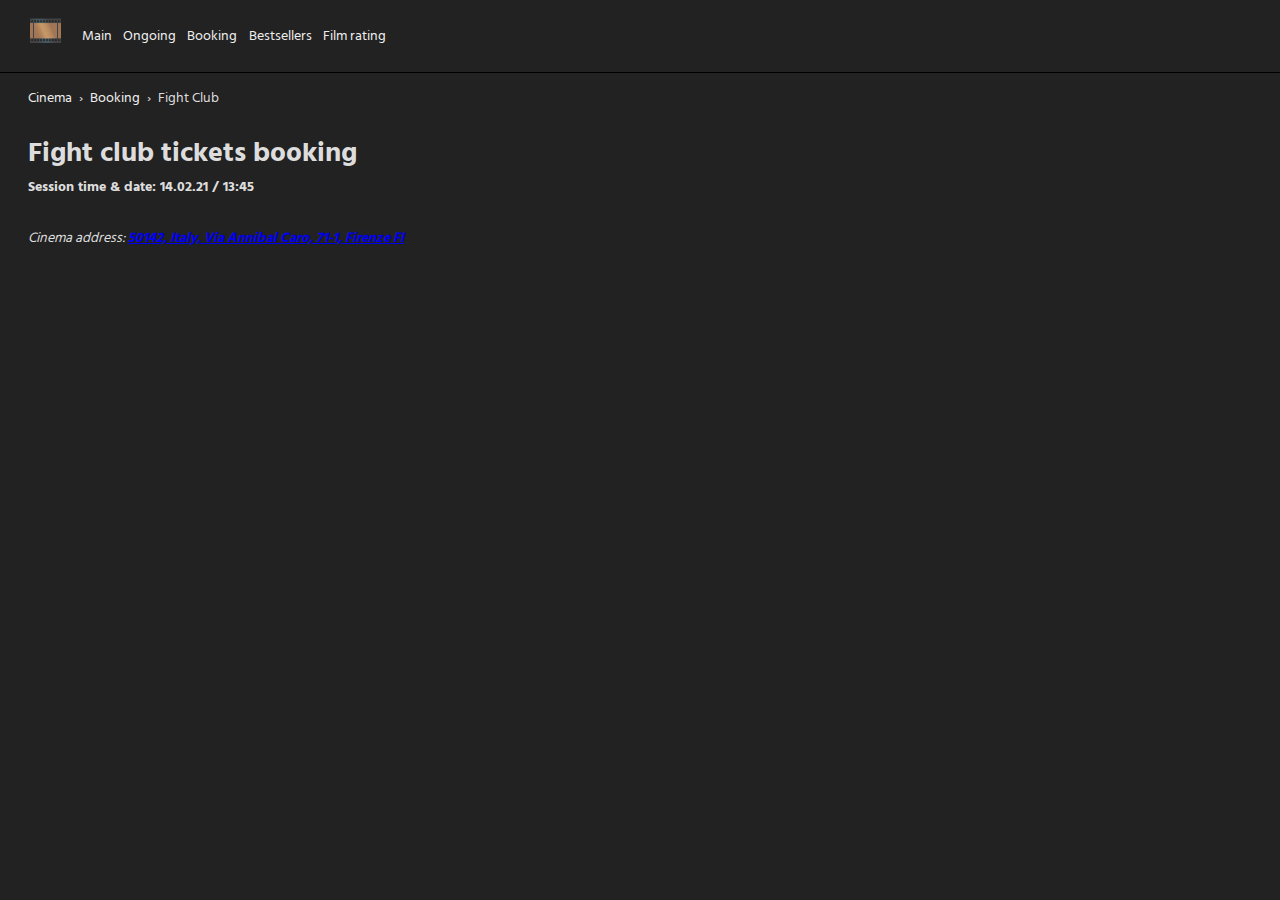
==== html-css-homework/index.html @ 8ac4a74a "add some styling" ====
<!DOCTYPE html>
<html lang="en">
	<head>
		<meta charset="UTF-8" />
		<meta name="viewport" content="width=device-width, initial-scale=1.0" />
        <title>Fight Club | Movie ticket booking</title>
        <meta name="description" content="Here you can book Fight Club movie tickets">
		<link rel="icon" href="data:image/svg+xml,<svg xmlns=%22http://www.w3.org/2000/svg%22 viewBox=%220 0 100 100%22><text y=%22.9em%22 font-size=%2280%22>🎞️</text></svg>" />
		<link rel="stylesheet" type="text/css" href="style.css" />
		<link rel="preconnect" href="https://fonts.gstatic.com" />
		<link href="https://fonts.googleapis.com/css2?family=Hind:wght@400;600&display=swap" rel="stylesheet" />
	</head>

	<body>
		<header class="header">
            <a class="header_logo" href="#"></a>
            <nav>
                <ul class="header_menu">
                    <li class="header_menu__item"><a href="#">Main</a></li>
                    <li class="header_menu__item"><a href="#">Ongoing</a></li>
                    <li class="header_menu__item header_menu__item--active"><a href="#">Booking</a></li>
                    <li class="header_menu__item"><a href="#">Bestsellers</a></li>
                    <li class="header_menu__item"><a href="#">Film rating</a></li>
                </ul>
            </nav>
		</header>
		<main class="main" id="main">
            <nav>
                <ol class="main_breadcrumbs" itemscope itemtype="https://schema.org/BreadcrumbList">
                    <li class="main_breadcrumbs__item" itemprop="itemListElement" itemscope
                        itemtype="https://schema.org/ListItem">
                        <a itemscope itemtype="https://schema.org/WebPage"
                        itemprop="item" itemid="https://example.com/cinema/"
                        href="https://example.com/cinema/">
                          <span itemprop="name">Cinema</span></a>
                      <meta itemprop="position" content="1" />
                    </li>
                    ›
                    <li class="main_breadcrumbs__item" itemprop="itemListElement" itemscope
                        itemtype="https://schema.org/ListItem">
                      <a itemscope itemtype="https://schema.org/WebPage"
                         itemprop="item" itemid="https://example.com/cinema/booking"
                         href="https://example.com/books/sciencefiction">
                        <span itemprop="name">Booking</span></a>
                      <meta itemprop="position" content="2" />
                    </li>
                    ›
                    <li class="main_breadcrumbs__item" itemprop="itemListElement" itemscope
                        itemtype="https://schema.org/ListItem">
                      <span itemprop="name">Fight Club</span>
                      <meta itemprop="position" content="3" />
                    </li>
                  </ol>
            </nav>
            <article class="movie"> 
                <h1 class="movie__title">Fight club tickets booking</h1>
                <h2 class="movie__time">Session time & date: 14.02.21 / 13:45</h2>
            </article>
            <div id="cards_container" class="cards_container">
            </div>
        </main>
        <footer class="footer">
            <address itemprop="address" itemscope="" itemtype="http://schema.org/PostalAddress">
                <span><i class="icofont icofont-social-google-map"></i>Cinema address:</span>
                <strong itemprop="streetAddress">
                  <a href="https://goo.gl/maps/RmDcsY9GNsBvV5Zf7">50142, Italy, Via Annibal Caro, 71-1, Firenze FI</a>
                </strong>
              </address>
        </footer>
	</body>
</html>
---- html-css-homework/style.css ----
* {
	box-sizing: border-box;
	margin: 0;
}
:root{
	font-size: 14px;
}
body {
	background-color: #222;
	color: #ddd;
	font-family: "Hind", sans-serif;
}

.header {
	display: flex;
	align-items: center;
	padding: 1rem 2rem;
	border-bottom: 1px solid #000;
}
.header_logo {
	background: url("data:image/svg+xml,<svg xmlns=%22http://www.w3.org/2000/svg%22 viewBox=%220 0 100 100%22><foreignObject width=%22100px%22 height=%22100px%22><div xmlns=%22http://www.w3.org/1999/xhtml%22 style=%22font-size:70px%22>🎞️</div></foreignObject></svg>");
	background-size: 40px 40px;
	width: 40px;
	height: 44px;
	margin-right: 1rem;
}
.header_menu {
	display: flex;
	padding: 0;
	list-style-type: none;
}
.header_menu__item {
	margin-left: 0.8rem;
}
.header_menu__item:first-child {
	margin-left: 0px;
}
.header_menu__item a {
	color: #eee;
	text-decoration: none;
}
.header_menu__item a:hover {
	text-decoration: underline;
}

.main {
	padding: 1rem 2rem;
}
.main_breadcrumbs {
	display: flex;
	list-style-type: none;
	padding: 0;
}
.main_breadcrumbs__item {
	margin: 0 0.5rem;
}
.main_breadcrumbs__item:first-child {
	margin-left: 0px;
}
.main_breadcrumbs__item a {
	color: #eee;
	text-decoration: none;
}
.main_breadcrumbs__item a:hover {
	text-decoration: underline;
}

.movie {
}
.movie__title {
	margin-top: 1.5rem;
    font-size: 2rem;
}
.movie__time {
    font-size: 1em;
}

.footer {
	padding: 1rem 2rem;
}
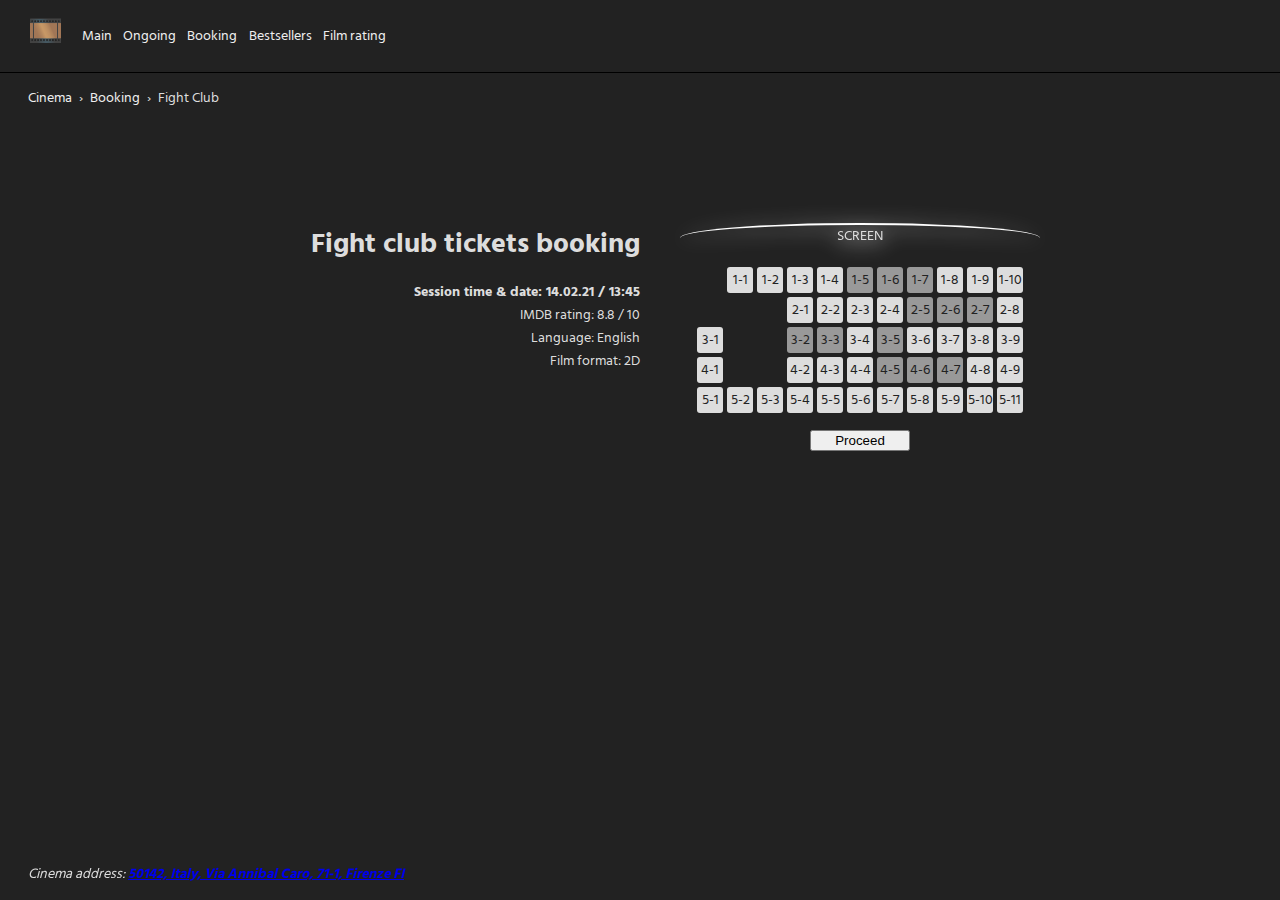
==== commit dcef1ced: "+" ====
--- a/html-css-homework/index.html
+++ b/html-css-homework/index.html
@@ -1,11 +1,10 @@
 <!DOCTYPE html>
-<html lang="en">
+<html lang="en" itemscope itemtype="http://schema.org/WebPage">
 	<head>
 		<meta charset="UTF-8" />
 		<meta name="viewport" content="width=device-width, initial-scale=1.0" />
         <title>Fight Club | Movie ticket booking</title>
         <meta name="description" content="Here you can book Fight Club movie tickets">
-		<link rel="icon" href="data:image/svg+xml,<svg xmlns=%22http://www.w3.org/2000/svg%22 viewBox=%220 0 100 100%22><text y=%22.9em%22 font-size=%2280%22>🎞️</text></svg>" />
 		<link rel="stylesheet" type="text/css" href="style.css" />
 		<link rel="preconnect" href="https://fonts.gstatic.com" />
 		<link href="https://fonts.googleapis.com/css2?family=Hind:wght@400;600&display=swap" rel="stylesheet" />
@@ -26,7 +25,7 @@
 		</header>
 		<main class="main" id="main">
             <nav>
-                <ol class="main_breadcrumbs" itemscope itemtype="https://schema.org/BreadcrumbList">
+                <ul class="main_breadcrumbs" aria-label="Breadcrumb" itemscope itemtype="https://schema.org/BreadcrumbList">
                     <li class="main_breadcrumbs__item" itemprop="itemListElement" itemscope
                         itemtype="https://schema.org/ListItem">
                         <a itemscope itemtype="https://schema.org/WebPage"
@@ -35,7 +34,7 @@
                           <span itemprop="name">Cinema</span></a>
                       <meta itemprop="position" content="1" />
                     </li>
-                    ›
+                    <li>›</li>
                     <li class="main_breadcrumbs__item" itemprop="itemListElement" itemscope
                         itemtype="https://schema.org/ListItem">
                       <a itemscope itemtype="https://schema.org/WebPage"
@@ -44,28 +43,138 @@
                         <span itemprop="name">Booking</span></a>
                       <meta itemprop="position" content="2" />
                     </li>
-                    ›
-                    <li class="main_breadcrumbs__item" itemprop="itemListElement" itemscope
+                    <li>›</li>
+                    <li class="main_breadcrumbs__item" aria-current="page" itemprop="itemListElement" itemscope
                         itemtype="https://schema.org/ListItem">
                       <span itemprop="name">Fight Club</span>
                       <meta itemprop="position" content="3" />
                     </li>
-                  </ol>
+                  </ul>
             </nav>
-            <article class="movie"> 
+            <section class="movie"> 
+              <section class="movie__info">
                 <h1 class="movie__title">Fight club tickets booking</h1>
-                <h2 class="movie__time">Session time & date: 14.02.21 / 13:45</h2>
-            </article>
-            <div id="cards_container" class="cards_container">
-            </div>
+                <h2 class="movie__time">Session time & date: <time datetime="2021-02-14 13:45">14.02.21 / 13:45</time></h2>
+                <p class="movie__rating">IMDB rating: <span>8.8 / 10</span></p>
+                <p class="movie__language">Language: <span>English</span></p>
+                <p class="movie__format">Film format: <span>2D</span></p>
+              </section>
+              <form action="#" class="form__booking">
+                <fieldset class="seats_booking">
+                  <label class="form__seat form__seat--placeholder"></label>
+                  <input id="1-1" type="checkbox" class="visually-hidden form__seat_input" data-seat="1" data-row="1" value="1-1">
+                  <label class="form__seat" for="1-1"></label>
+                  <input id="1-2" type="checkbox" class="visually-hidden form__seat_input" data-seat="2" data-row="1" value="1-2">
+                  <label class="form__seat" for="1-2"></label>
+                  <input id="1-3" type="checkbox" class="visually-hidden form__seat_input" data-seat="3" data-row="1" value="1-3">
+                  <label class="form__seat" for="1-3"></label>
+                  <input id="1-4" type="checkbox" class="visually-hidden form__seat_input" data-seat="4" data-row="1" value="1-4">
+                  <label class="form__seat" for="1-4"></label>
+                  <input id="1-5" type="checkbox" class="visually-hidden form__seat_input" data-seat="5" data-row="1" value="1-5" disabled>
+                  <label class="form__seat" for="1-5"></label>
+                  <input id="1-6" type="checkbox" class="visually-hidden form__seat_input" data-seat="6" data-row="1" value="1-6" disabled>
+                  <label class="form__seat" for="1-6"></label>
+                  <input id="1-7" type="checkbox" class="visually-hidden form__seat_input" data-seat="7" data-row="1" value="1-7" disabled>
+                  <label class="form__seat" for="1-7"></label>
+                  <input id="1-8" type="checkbox" class="visually-hidden form__seat_input" data-seat="8" data-row="1" value="1-8">
+                  <label class="form__seat" for="1-8"></label>
+                  <input id="1-9" type="checkbox" class="visually-hidden form__seat_input" data-seat="9" data-row="1" value="1-9">
+                  <label class="form__seat" for="1-9"></label>
+                  <input id="1-10" type="checkbox" class="visually-hidden form__seat_input" data-seat="10" data-row="1" value="1-10">
+                  <label class="form__seat" for="1-10"></label>
+                  <label class="form__seat form__seat--placeholder"></label>
+                  <label class="form__seat form__seat--placeholder"></label>
+                  <label class="form__seat form__seat--placeholder"></label>
+                  <input id="2-1" type="checkbox" class="visually-hidden form__seat_input" data-seat="1" data-row="1" value="2-1">
+                  <label class="form__seat" for="2-1"></label>
+                  <input id="2-2" type="checkbox" class="visually-hidden form__seat_input" data-seat="2" data-row="2" value="2-2">
+                  <label class="form__seat" for="2-2"></label>
+                  <input id="2-3" type="checkbox" class="visually-hidden form__seat_input" data-seat="3" data-row="2" value="2-3">
+                  <label class="form__seat" for="2-3"></label>
+                  <input id="2-4" type="checkbox" class="visually-hidden form__seat_input" data-seat="4" data-row="2" value="2-4">
+                  <label class="form__seat" for="2-4"></label>
+                  <input id="2-5" type="checkbox" class="visually-hidden form__seat_input" data-seat="5" data-row="2" value="2-5" disabled>
+                  <label class="form__seat" for="2-5"></label>
+                  <input id="2-6" type="checkbox" class="visually-hidden form__seat_input" data-seat="6" data-row="2" value="2-6" disabled>
+                  <label class="form__seat" for="2-6"></label>
+                  <input id="2-7" type="checkbox" class="visually-hidden form__seat_input" data-seat="7" data-row="2" value="2-7" disabled>
+                  <label class="form__seat" for="2-7"></label>
+                  <input id="2-8" type="checkbox" class="visually-hidden form__seat_input" data-seat="8" data-row="2" value="2-8">
+                  <label class="form__seat" for="2-8"></label>
+                  <input id="3-1" type="checkbox" class="visually-hidden form__seat_input" data-seat="1" data-row="3" value="3-1">
+                  <label class="form__seat" for="3-1"></label>
+                  <label class="form__seat form__seat--placeholder"></label>
+                  <label class="form__seat form__seat--placeholder"></label>
+                  <input id="3-2" type="checkbox" class="visually-hidden form__seat_input" data-seat="2" data-row="3" value="3-2" disabled>
+                  <label class="form__seat" for="3-2"></label>
+                  <input id="3-3" type="checkbox" class="visually-hidden form__seat_input" data-seat="3" data-row="3" value="3-3" disabled>
+                  <label class="form__seat" for="3-3"></label>
+                  <input id="3-4" type="checkbox" class="visually-hidden form__seat_input" data-seat="4" data-row="3" value="3-4">
+                  <label class="form__seat" for="3-4"></label>
+                  <input id="3-5" type="checkbox" class="visually-hidden form__seat_input" data-seat="5" data-row="3" value="3-5" disabled>
+                  <label class="form__seat" for="3-5"></label>
+                  <input id="3-6" type="checkbox" class="visually-hidden form__seat_input" data-seat="6" data-row="3" value="3-6">
+                  <label class="form__seat" for="3-6"></label>
+                  <input id="3-7" type="checkbox" class="visually-hidden form__seat_input" data-seat="7" data-row="3" value="3-7">
+                  <label class="form__seat" for="3-7"></label>
+                  <input id="3-8" type="checkbox" class="visually-hidden form__seat_input" data-seat="8" data-row="3" value="3-8">
+                  <label class="form__seat" for="3-8"></label>
+                  <input id="3-9" type="checkbox" class="visually-hidden form__seat_input" data-seat="9" data-row="3" value="3-9">
+                  <label class="form__seat" for="3-9"></label>
+                  <input id="4-1" type="checkbox" class="visually-hidden form__seat_input" data-seat="1" data-row="4" value="4-1">
+                  <label class="form__seat" for="4-1"></label>
+                  <label class="form__seat form__seat--placeholder"></label>
+                  <label class="form__seat form__seat--placeholder"></label>
+                  <input id="4-2" type="checkbox" class="visually-hidden form__seat_input" data-seat="2" data-row="4" value="4-2">
+                  <label class="form__seat" for="4-2"></label>
+                  <input id="4-3" type="checkbox" class="visually-hidden form__seat_input" data-seat="3" data-row="4" value="4-3">
+                  <label class="form__seat" for="4-3"></label>
+                  <input id="4-4" type="checkbox" class="visually-hidden form__seat_input" data-seat="4" data-row="4" value="4-4">
+                  <label class="form__seat" for="4-4"></label>
+                  <input id="4-5" type="checkbox" class="visually-hidden form__seat_input" data-seat="5" data-row="4" value="4-5" disabled>
+                  <label class="form__seat" for="4-5"></label>
+                  <input id="4-6" type="checkbox" class="visually-hidden form__seat_input" data-seat="6" data-row="4" value="4-6" disabled>
+                  <label class="form__seat" for="4-6"></label>
+                  <input id="4-7" type="checkbox" class="visually-hidden form__seat_input" data-seat="7" data-row="4" value="4-7" disabled>
+                  <label class="form__seat" for="4-7"></label>
+                  <input id="4-8" type="checkbox" class="visually-hidden form__seat_input" data-seat="8" data-row="4" value="4-8">
+                  <label class="form__seat" for="4-8"></label>
+                  <input id="4-9" type="checkbox" class="visually-hidden form__seat_input" data-seat="9" data-row="4" value="4-9">
+                  <label class="form__seat" for="4-9"></label>
+                  <input id="5-1" type="checkbox" class="visually-hidden form__seat_input" data-seat="1" data-row="5" value="5-1">
+                  <label class="form__seat" for="5-1"></label>
+                  <input id="5-2" type="checkbox" class="visually-hidden form__seat_input" data-seat="2" data-row="5" value="5-2">
+                  <label class="form__seat" for="5-2"></label>
+                  <input id="5-3" type="checkbox" class="visually-hidden form__seat_input" data-seat="3" data-row="5" value="5-3">
+                  <label class="form__seat" for="5-3"></label>
+                  <input id="5-4" type="checkbox" class="visually-hidden form__seat_input" data-seat="4" data-row="5" value="5-4">
+                  <label class="form__seat" for="5-4"></label>
+                  <input id="5-5" type="checkbox" class="visually-hidden form__seat_input" data-seat="5" data-row="5" value="5-5">
+                  <label class="form__seat" for="5-5"></label>
+                  <input id="5-6" type="checkbox" class="visually-hidden form__seat_input" data-seat="6" data-row="5" value="5-6">
+                  <label class="form__seat" for="5-6"></label>
+                  <input id="5-7" type="checkbox" class="visually-hidden form__seat_input" data-seat="7" data-row="5" value="5-7">
+                  <label class="form__seat" for="5-7"></label>
+                  <input id="5-8" type="checkbox" class="visually-hidden form__seat_input" data-seat="8" data-row="5" value="5-8">
+                  <label class="form__seat" for="5-8"></label>
+                  <input id="5-9" type="checkbox" class="visually-hidden form__seat_input" data-seat="9" data-row="5" value="5-9">
+                  <label class="form__seat" for="5-9"></label>
+                  <input id="5-10" type="checkbox" class="visually-hidden form__seat_input" data-seat="10" data-row="5" value="5-10">
+                  <label class="form__seat" for="5-10"></label>
+                  <input id="5-11" type="checkbox" class="visually-hidden form__seat_input" data-seat="11" data-row="5" value="5-11">
+                  <label class="form__seat" for="5-11"></label>
+                </fieldset>
+                <button class="form__button" type="button">Proceed</button>
+              </form>
+            </section>
         </main>
         <footer class="footer">
             <address itemprop="address" itemscope="" itemtype="http://schema.org/PostalAddress">
-                <span><i class="icofont icofont-social-google-map"></i>Cinema address:</span>
-                <strong itemprop="streetAddress">
-                  <a href="https://goo.gl/maps/RmDcsY9GNsBvV5Zf7">50142, Italy, Via Annibal Caro, 71-1, Firenze FI</a>
-                </strong>
-              </address>
+              <span>Cinema address:</span>
+              <strong>
+                <a href="https://goo.gl/maps/RmDcsY9GNsBvV5Zf7" target="_blank" itemprop="streetAddress">50142, Italy, Via Annibal Caro, 71-1, Firenze FI</a>
+              </strong>
+            </address>
         </footer>
 	</body>
 </html>
--- a/html-css-homework/style.css
+++ b/html-css-homework/style.css
@@ -2,13 +2,24 @@
 	box-sizing: border-box;
 	margin: 0;
 }
-:root{
+:root {
 	font-size: 14px;
 }
 body {
 	background-color: #222;
 	color: #ddd;
 	font-family: "Hind", sans-serif;
+	min-height: 100vh;
+}
+.visually-hidden {
+	position: absolute;
+	width: 1px;
+	height: 1px;
+	margin: -1px;
+	border: 0;
+	padding: 0;
+	clip: rect(0 0 0 0);
+	overflow: hidden;
 }
 
 .header {
@@ -66,15 +77,111 @@
 }
 
 .movie {
+	margin-top: 7rem;
+	text-align: right;
+	display: grid;
+	grid-template-rows: 100%;
+	grid-template-columns: 50% 50%;
+	grid-template-areas: "textArea  formArea";
+	column-gap: 40px;
 }
 .movie__title {
-	margin-top: 1.5rem;
-    font-size: 2rem;
+	margin-top: 1rem;
+	font-size: 2rem;
 }
 .movie__time {
-    font-size: 1em;
+	margin-top: 1rem;
+	font-size: 1em;
+}
+.movie__info{
+	grid-area: textArea;
+	align-items: center;
+}
+
+.form__booking {
+	grid-area: formArea;
+	width: 360px;
+	display: flex;
+    flex-direction: column;
+	flex-wrap: wrap;
+	max-width: 500px;
+}
+.seats_booking {
+	position: relative;
+	padding: 0;
+	margin: 15px;
+	display: grid;
+	grid-template-rows: repeat(5, 30px);
+	grid-template-columns: repeat(11, 30px);
+	border: none;
+	padding-top: 3rem;
+}
+.seats_booking:before {
+	content: "SCREEN";
+	text-align: center;
+	position: absolute;
+	top: 0;
+	left: -15px;
+	display: block;
+	width: 360px;
+	grid-column: span 3;
+	height: 2rem;
+	border-top-width: 2px;
+	border-radius: 50%;
+	border-top-color: #fff;
+	border-top-style: solid;
+	filter: drop-shadow(0px 3px 10px #fff);
+}
+.form__seat {
+	height: 26px;
+	width: 26px;
+}
+.form__seat:before {
+	content: attr(for);
+	margin: 2px;
+	height: 26px;
+	width: 26px;
+	border-radius: 3px;
+	display: flex;
+	justify-content: center;
+	align-items: center;
+	background-color: #ddd;
+	color: #222;
+	cursor: pointer;
+	transition: box-shadow 150ms linear;
+	box-shadow: 0px 0px 0px #fff;
+}
+.form__seat--placeholder:before {
+	content: "";
+	background-color: transparent;
+	box-shadow: 0px 0px 0px #fff;
+}
+.form__seat_input:hover + .form__seat:before,
+.form__seat_input:focus + .form__seat:before {
+	background-color: rgb(255, 255, 255);
+	box-shadow: 0px 0px 4px #fff;
+}
+.form__seat_input:checked + .form__seat:before {
+	background-color: rgb(240, 150, 150);
+}
+.form__seat_input:disabled + .form__seat:before {
+	cursor: unset;
+	background-color: #999;
+	box-shadow: 0px 0px 0px #fff;
+}
+.form__button{
+	width: 100px;
+	align-self: center;
+	box-shadow: 0px 0px 0px #fff;
+}
+.form__button:hover, .form__button:focus {
+	background-color: rgb(255, 255, 255);
+	box-shadow: 0px 0px 4px #fff;
 }
 
 .footer {
 	padding: 1rem 2rem;
+	position: fixed;
+	bottom: 0;
+	width: 100%;
 }
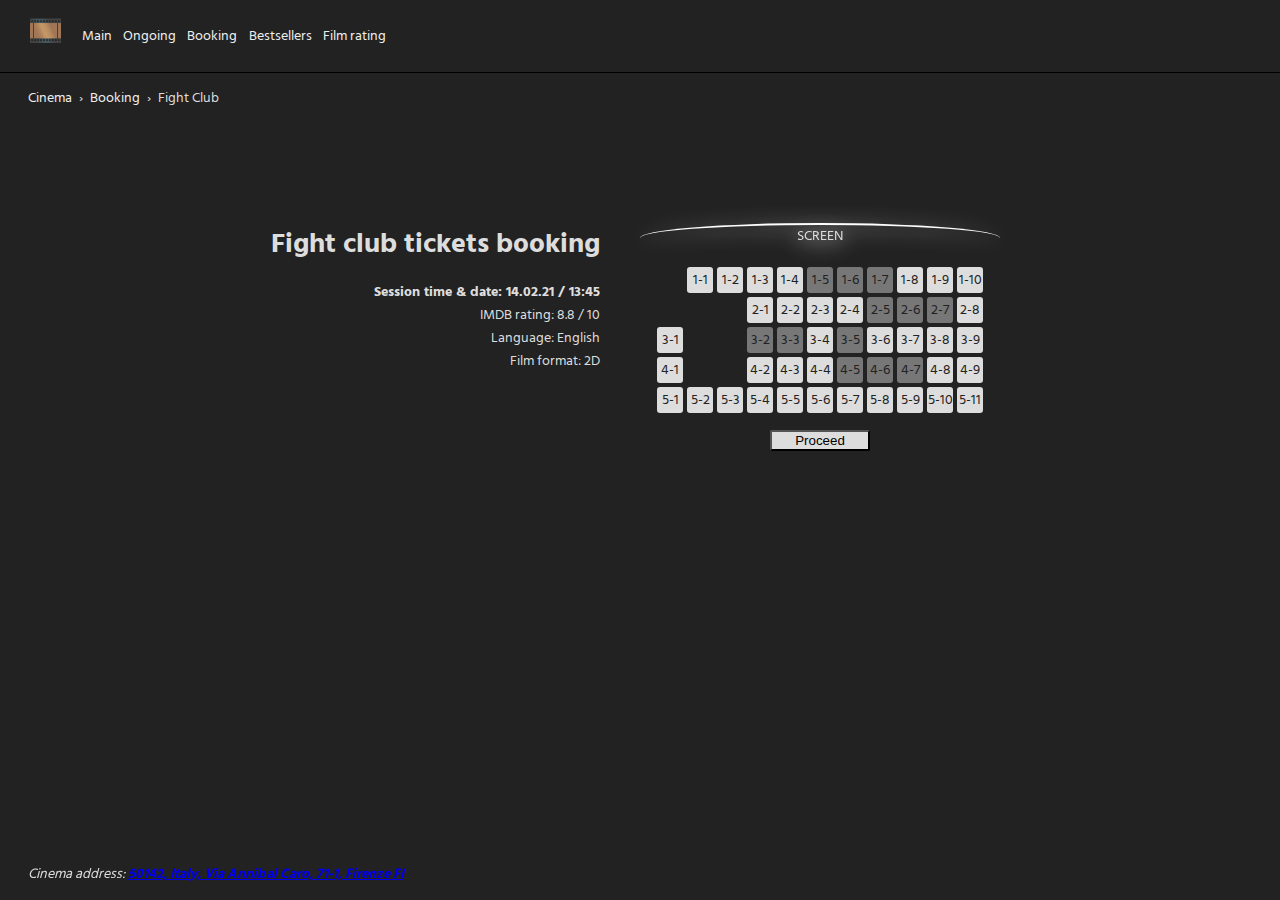
==== commit 1ceb030a: "+" ====
--- a/html-css-homework/index.html
+++ b/html-css-homework/index.html
@@ -3,8 +3,8 @@
 	<head>
 		<meta charset="UTF-8" />
 		<meta name="viewport" content="width=device-width, initial-scale=1.0" />
-        <title>Fight Club | Movie ticket booking</title>
-        <meta name="description" content="Here you can book Fight Club movie tickets">
+		<title>Fight Club | Movie ticket booking</title>
+		<meta name="description" content="Here you can book Fight Club movie tickets" />
 		<link rel="stylesheet" type="text/css" href="style.css" />
 		<link rel="preconnect" href="https://fonts.gstatic.com" />
 		<link href="https://fonts.googleapis.com/css2?family=Hind:wght@400;600&display=swap" rel="stylesheet" />
@@ -12,169 +12,178 @@
 
 	<body>
 		<header class="header">
-            <a class="header_logo" href="#"></a>
-            <nav>
-                <ul class="header_menu">
-                    <li class="header_menu__item"><a href="#">Main</a></li>
-                    <li class="header_menu__item"><a href="#">Ongoing</a></li>
-                    <li class="header_menu__item header_menu__item--active"><a href="#">Booking</a></li>
-                    <li class="header_menu__item"><a href="#">Bestsellers</a></li>
-                    <li class="header_menu__item"><a href="#">Film rating</a></li>
-                </ul>
-            </nav>
+			<a class="header_logo" href="#"></a>
+			<nav>
+				<ul class="header_menu">
+					<li class="header_menu__item"><a href="#">Main</a></li>
+					<li class="header_menu__item"><a href="#">Ongoing</a></li>
+					<li class="header_menu__item header_menu__item--active"><a href="#">Booking</a></li>
+					<li class="header_menu__item"><a href="#">Bestsellers</a></li>
+					<li class="header_menu__item"><a href="#">Film rating</a></li>
+				</ul>
+			</nav>
 		</header>
 		<main class="main" id="main">
-            <nav>
-                <ul class="main_breadcrumbs" aria-label="Breadcrumb" itemscope itemtype="https://schema.org/BreadcrumbList">
-                    <li class="main_breadcrumbs__item" itemprop="itemListElement" itemscope
-                        itemtype="https://schema.org/ListItem">
-                        <a itemscope itemtype="https://schema.org/WebPage"
-                        itemprop="item" itemid="https://example.com/cinema/"
-                        href="https://example.com/cinema/">
-                          <span itemprop="name">Cinema</span></a>
-                      <meta itemprop="position" content="1" />
-                    </li>
-                    <li>›</li>
-                    <li class="main_breadcrumbs__item" itemprop="itemListElement" itemscope
-                        itemtype="https://schema.org/ListItem">
-                      <a itemscope itemtype="https://schema.org/WebPage"
-                         itemprop="item" itemid="https://example.com/cinema/booking"
-                         href="https://example.com/books/sciencefiction">
-                        <span itemprop="name">Booking</span></a>
-                      <meta itemprop="position" content="2" />
-                    </li>
-                    <li>›</li>
-                    <li class="main_breadcrumbs__item" aria-current="page" itemprop="itemListElement" itemscope
-                        itemtype="https://schema.org/ListItem">
-                      <span itemprop="name">Fight Club</span>
-                      <meta itemprop="position" content="3" />
-                    </li>
-                  </ul>
-            </nav>
-            <section class="movie"> 
-              <section class="movie__info">
-                <h1 class="movie__title">Fight club tickets booking</h1>
-                <h2 class="movie__time">Session time & date: <time datetime="2021-02-14 13:45">14.02.21 / 13:45</time></h2>
-                <p class="movie__rating">IMDB rating: <span>8.8 / 10</span></p>
-                <p class="movie__language">Language: <span>English</span></p>
-                <p class="movie__format">Film format: <span>2D</span></p>
-              </section>
-              <form action="#" class="form__booking">
-                <fieldset class="seats_booking">
-                  <label class="form__seat form__seat--placeholder"></label>
-                  <input id="1-1" type="checkbox" class="visually-hidden form__seat_input" data-seat="1" data-row="1" value="1-1">
-                  <label class="form__seat" for="1-1"></label>
-                  <input id="1-2" type="checkbox" class="visually-hidden form__seat_input" data-seat="2" data-row="1" value="1-2">
-                  <label class="form__seat" for="1-2"></label>
-                  <input id="1-3" type="checkbox" class="visually-hidden form__seat_input" data-seat="3" data-row="1" value="1-3">
-                  <label class="form__seat" for="1-3"></label>
-                  <input id="1-4" type="checkbox" class="visually-hidden form__seat_input" data-seat="4" data-row="1" value="1-4">
-                  <label class="form__seat" for="1-4"></label>
-                  <input id="1-5" type="checkbox" class="visually-hidden form__seat_input" data-seat="5" data-row="1" value="1-5" disabled>
-                  <label class="form__seat" for="1-5"></label>
-                  <input id="1-6" type="checkbox" class="visually-hidden form__seat_input" data-seat="6" data-row="1" value="1-6" disabled>
-                  <label class="form__seat" for="1-6"></label>
-                  <input id="1-7" type="checkbox" class="visually-hidden form__seat_input" data-seat="7" data-row="1" value="1-7" disabled>
-                  <label class="form__seat" for="1-7"></label>
-                  <input id="1-8" type="checkbox" class="visually-hidden form__seat_input" data-seat="8" data-row="1" value="1-8">
-                  <label class="form__seat" for="1-8"></label>
-                  <input id="1-9" type="checkbox" class="visually-hidden form__seat_input" data-seat="9" data-row="1" value="1-9">
-                  <label class="form__seat" for="1-9"></label>
-                  <input id="1-10" type="checkbox" class="visually-hidden form__seat_input" data-seat="10" data-row="1" value="1-10">
-                  <label class="form__seat" for="1-10"></label>
-                  <label class="form__seat form__seat--placeholder"></label>
-                  <label class="form__seat form__seat--placeholder"></label>
-                  <label class="form__seat form__seat--placeholder"></label>
-                  <input id="2-1" type="checkbox" class="visually-hidden form__seat_input" data-seat="1" data-row="1" value="2-1">
-                  <label class="form__seat" for="2-1"></label>
-                  <input id="2-2" type="checkbox" class="visually-hidden form__seat_input" data-seat="2" data-row="2" value="2-2">
-                  <label class="form__seat" for="2-2"></label>
-                  <input id="2-3" type="checkbox" class="visually-hidden form__seat_input" data-seat="3" data-row="2" value="2-3">
-                  <label class="form__seat" for="2-3"></label>
-                  <input id="2-4" type="checkbox" class="visually-hidden form__seat_input" data-seat="4" data-row="2" value="2-4">
-                  <label class="form__seat" for="2-4"></label>
-                  <input id="2-5" type="checkbox" class="visually-hidden form__seat_input" data-seat="5" data-row="2" value="2-5" disabled>
-                  <label class="form__seat" for="2-5"></label>
-                  <input id="2-6" type="checkbox" class="visually-hidden form__seat_input" data-seat="6" data-row="2" value="2-6" disabled>
-                  <label class="form__seat" for="2-6"></label>
-                  <input id="2-7" type="checkbox" class="visually-hidden form__seat_input" data-seat="7" data-row="2" value="2-7" disabled>
-                  <label class="form__seat" for="2-7"></label>
-                  <input id="2-8" type="checkbox" class="visually-hidden form__seat_input" data-seat="8" data-row="2" value="2-8">
-                  <label class="form__seat" for="2-8"></label>
-                  <input id="3-1" type="checkbox" class="visually-hidden form__seat_input" data-seat="1" data-row="3" value="3-1">
-                  <label class="form__seat" for="3-1"></label>
-                  <label class="form__seat form__seat--placeholder"></label>
-                  <label class="form__seat form__seat--placeholder"></label>
-                  <input id="3-2" type="checkbox" class="visually-hidden form__seat_input" data-seat="2" data-row="3" value="3-2" disabled>
-                  <label class="form__seat" for="3-2"></label>
-                  <input id="3-3" type="checkbox" class="visually-hidden form__seat_input" data-seat="3" data-row="3" value="3-3" disabled>
-                  <label class="form__seat" for="3-3"></label>
-                  <input id="3-4" type="checkbox" class="visually-hidden form__seat_input" data-seat="4" data-row="3" value="3-4">
-                  <label class="form__seat" for="3-4"></label>
-                  <input id="3-5" type="checkbox" class="visually-hidden form__seat_input" data-seat="5" data-row="3" value="3-5" disabled>
-                  <label class="form__seat" for="3-5"></label>
-                  <input id="3-6" type="checkbox" class="visually-hidden form__seat_input" data-seat="6" data-row="3" value="3-6">
-                  <label class="form__seat" for="3-6"></label>
-                  <input id="3-7" type="checkbox" class="visually-hidden form__seat_input" data-seat="7" data-row="3" value="3-7">
-                  <label class="form__seat" for="3-7"></label>
-                  <input id="3-8" type="checkbox" class="visually-hidden form__seat_input" data-seat="8" data-row="3" value="3-8">
-                  <label class="form__seat" for="3-8"></label>
-                  <input id="3-9" type="checkbox" class="visually-hidden form__seat_input" data-seat="9" data-row="3" value="3-9">
-                  <label class="form__seat" for="3-9"></label>
-                  <input id="4-1" type="checkbox" class="visually-hidden form__seat_input" data-seat="1" data-row="4" value="4-1">
-                  <label class="form__seat" for="4-1"></label>
-                  <label class="form__seat form__seat--placeholder"></label>
-                  <label class="form__seat form__seat--placeholder"></label>
-                  <input id="4-2" type="checkbox" class="visually-hidden form__seat_input" data-seat="2" data-row="4" value="4-2">
-                  <label class="form__seat" for="4-2"></label>
-                  <input id="4-3" type="checkbox" class="visually-hidden form__seat_input" data-seat="3" data-row="4" value="4-3">
-                  <label class="form__seat" for="4-3"></label>
-                  <input id="4-4" type="checkbox" class="visually-hidden form__seat_input" data-seat="4" data-row="4" value="4-4">
-                  <label class="form__seat" for="4-4"></label>
-                  <input id="4-5" type="checkbox" class="visually-hidden form__seat_input" data-seat="5" data-row="4" value="4-5" disabled>
-                  <label class="form__seat" for="4-5"></label>
-                  <input id="4-6" type="checkbox" class="visually-hidden form__seat_input" data-seat="6" data-row="4" value="4-6" disabled>
-                  <label class="form__seat" for="4-6"></label>
-                  <input id="4-7" type="checkbox" class="visually-hidden form__seat_input" data-seat="7" data-row="4" value="4-7" disabled>
-                  <label class="form__seat" for="4-7"></label>
-                  <input id="4-8" type="checkbox" class="visually-hidden form__seat_input" data-seat="8" data-row="4" value="4-8">
-                  <label class="form__seat" for="4-8"></label>
-                  <input id="4-9" type="checkbox" class="visually-hidden form__seat_input" data-seat="9" data-row="4" value="4-9">
-                  <label class="form__seat" for="4-9"></label>
-                  <input id="5-1" type="checkbox" class="visually-hidden form__seat_input" data-seat="1" data-row="5" value="5-1">
-                  <label class="form__seat" for="5-1"></label>
-                  <input id="5-2" type="checkbox" class="visually-hidden form__seat_input" data-seat="2" data-row="5" value="5-2">
-                  <label class="form__seat" for="5-2"></label>
-                  <input id="5-3" type="checkbox" class="visually-hidden form__seat_input" data-seat="3" data-row="5" value="5-3">
-                  <label class="form__seat" for="5-3"></label>
-                  <input id="5-4" type="checkbox" class="visually-hidden form__seat_input" data-seat="4" data-row="5" value="5-4">
-                  <label class="form__seat" for="5-4"></label>
-                  <input id="5-5" type="checkbox" class="visually-hidden form__seat_input" data-seat="5" data-row="5" value="5-5">
-                  <label class="form__seat" for="5-5"></label>
-                  <input id="5-6" type="checkbox" class="visually-hidden form__seat_input" data-seat="6" data-row="5" value="5-6">
-                  <label class="form__seat" for="5-6"></label>
-                  <input id="5-7" type="checkbox" class="visually-hidden form__seat_input" data-seat="7" data-row="5" value="5-7">
-                  <label class="form__seat" for="5-7"></label>
-                  <input id="5-8" type="checkbox" class="visually-hidden form__seat_input" data-seat="8" data-row="5" value="5-8">
-                  <label class="form__seat" for="5-8"></label>
-                  <input id="5-9" type="checkbox" class="visually-hidden form__seat_input" data-seat="9" data-row="5" value="5-9">
-                  <label class="form__seat" for="5-9"></label>
-                  <input id="5-10" type="checkbox" class="visually-hidden form__seat_input" data-seat="10" data-row="5" value="5-10">
-                  <label class="form__seat" for="5-10"></label>
-                  <input id="5-11" type="checkbox" class="visually-hidden form__seat_input" data-seat="11" data-row="5" value="5-11">
-                  <label class="form__seat" for="5-11"></label>
-                </fieldset>
-                <button class="form__button" type="button">Proceed</button>
-              </form>
-            </section>
-        </main>
-        <footer class="footer">
-            <address itemprop="address" itemscope="" itemtype="http://schema.org/PostalAddress">
-              <span>Cinema address:</span>
-              <strong>
-                <a href="https://goo.gl/maps/RmDcsY9GNsBvV5Zf7" target="_blank" itemprop="streetAddress">50142, Italy, Via Annibal Caro, 71-1, Firenze FI</a>
-              </strong>
-            </address>
-        </footer>
+			<nav>
+				<ul class="main_breadcrumbs" aria-label="Breadcrumb" itemscope itemtype="https://schema.org/BreadcrumbList">
+					<li class="main_breadcrumbs__item" itemprop="itemListElement" itemscope itemtype="https://schema.org/ListItem">
+						<a
+							itemscope
+							itemtype="https://schema.org/WebPage"
+							itemprop="item"
+							itemid="https://example.com/cinema/"
+							href="https://example.com/cinema/"
+						>
+							<span itemprop="name">Cinema</span></a
+						>
+						<meta itemprop="position" content="1" />
+					</li>
+					<li>›</li>
+					<li class="main_breadcrumbs__item" itemprop="itemListElement" itemscope itemtype="https://schema.org/ListItem">
+						<a
+							itemscope
+							itemtype="https://schema.org/WebPage"
+							itemprop="item"
+							itemid="https://example.com/cinema/booking"
+							href="https://example.com/books/sciencefiction"
+						>
+							<span itemprop="name">Booking</span></a
+						>
+						<meta itemprop="position" content="2" />
+					</li>
+					<li>›</li>
+					<li class="main_breadcrumbs__item" aria-current="page" itemprop="itemListElement" itemscope itemtype="https://schema.org/ListItem">
+						<span itemprop="name">Fight Club</span>
+						<meta itemprop="position" content="3" />
+					</li>
+				</ul>
+			</nav>
+			<section class="movie">
+				<section class="movie__info">
+					<h1 class="movie__title">Fight club tickets booking</h1>
+					<h2 class="movie__time">Session time & date: <time datetime="2021-02-14 13:45">14.02.21 / 13:45</time></h2>
+					<p class="movie__rating">IMDB rating: <span>8.8 / 10</span></p>
+					<p class="movie__language">Language: <span>English</span></p>
+					<p class="movie__format">Film format: <span>2D</span></p>
+				</section>
+				<form action="#" class="form__booking">
+					<fieldset class="seats_booking">
+						<label class="form__seat form__seat--placeholder"></label>
+						<input id="1-1" type="checkbox" class="visually-hidden form__seat_input" data-seat="1" data-row="1" value="1-1" />
+						<label class="form__seat" for="1-1"></label>
+						<input id="1-2" type="checkbox" class="visually-hidden form__seat_input" data-seat="2" data-row="1" value="1-2" />
+						<label class="form__seat" for="1-2"></label>
+						<input id="1-3" type="checkbox" class="visually-hidden form__seat_input" data-seat="3" data-row="1" value="1-3" />
+						<label class="form__seat" for="1-3"></label>
+						<input id="1-4" type="checkbox" class="visually-hidden form__seat_input" data-seat="4" data-row="1" value="1-4" />
+						<label class="form__seat" for="1-4"></label>
+						<input id="1-5" type="checkbox" class="visually-hidden form__seat_input" data-seat="5" data-row="1" value="1-5" disabled />
+						<label class="form__seat" for="1-5"></label>
+						<input id="1-6" type="checkbox" class="visually-hidden form__seat_input" data-seat="6" data-row="1" value="1-6" disabled />
+						<label class="form__seat" for="1-6"></label>
+						<input id="1-7" type="checkbox" class="visually-hidden form__seat_input" data-seat="7" data-row="1" value="1-7" disabled />
+						<label class="form__seat" for="1-7"></label>
+						<input id="1-8" type="checkbox" class="visually-hidden form__seat_input" data-seat="8" data-row="1" value="1-8" />
+						<label class="form__seat" for="1-8"></label>
+						<input id="1-9" type="checkbox" class="visually-hidden form__seat_input" data-seat="9" data-row="1" value="1-9" />
+						<label class="form__seat" for="1-9"></label>
+						<input id="1-10" type="checkbox" class="visually-hidden form__seat_input" data-seat="10" data-row="1" value="1-10" />
+						<label class="form__seat" for="1-10"></label>
+						<label class="form__seat form__seat--placeholder"></label>
+						<label class="form__seat form__seat--placeholder"></label>
+						<label class="form__seat form__seat--placeholder"></label>
+						<input id="2-1" type="checkbox" class="visually-hidden form__seat_input" data-seat="1" data-row="1" value="2-1" />
+						<label class="form__seat" for="2-1"></label>
+						<input id="2-2" type="checkbox" class="visually-hidden form__seat_input" data-seat="2" data-row="2" value="2-2" />
+						<label class="form__seat" for="2-2"></label>
+						<input id="2-3" type="checkbox" class="visually-hidden form__seat_input" data-seat="3" data-row="2" value="2-3" />
+						<label class="form__seat" for="2-3"></label>
+						<input id="2-4" type="checkbox" class="visually-hidden form__seat_input" data-seat="4" data-row="2" value="2-4" />
+						<label class="form__seat" for="2-4"></label>
+						<input id="2-5" type="checkbox" class="visually-hidden form__seat_input" data-seat="5" data-row="2" value="2-5" disabled />
+						<label class="form__seat" for="2-5"></label>
+						<input id="2-6" type="checkbox" class="visually-hidden form__seat_input" data-seat="6" data-row="2" value="2-6" disabled />
+						<label class="form__seat" for="2-6"></label>
+						<input id="2-7" type="checkbox" class="visually-hidden form__seat_input" data-seat="7" data-row="2" value="2-7" disabled />
+						<label class="form__seat" for="2-7"></label>
+						<input id="2-8" type="checkbox" class="visually-hidden form__seat_input" data-seat="8" data-row="2" value="2-8" />
+						<label class="form__seat" for="2-8"></label>
+						<input id="3-1" type="checkbox" class="visually-hidden form__seat_input" data-seat="1" data-row="3" value="3-1" />
+						<label class="form__seat" for="3-1"></label>
+						<label class="form__seat form__seat--placeholder"></label>
+						<label class="form__seat form__seat--placeholder"></label>
+						<input id="3-2" type="checkbox" class="visually-hidden form__seat_input" data-seat="2" data-row="3" value="3-2" disabled />
+						<label class="form__seat" for="3-2"></label>
+						<input id="3-3" type="checkbox" class="visually-hidden form__seat_input" data-seat="3" data-row="3" value="3-3" disabled />
+						<label class="form__seat" for="3-3"></label>
+						<input id="3-4" type="checkbox" class="visually-hidden form__seat_input" data-seat="4" data-row="3" value="3-4" />
+						<label class="form__seat" for="3-4"></label>
+						<input id="3-5" type="checkbox" class="visually-hidden form__seat_input" data-seat="5" data-row="3" value="3-5" disabled />
+						<label class="form__seat" for="3-5"></label>
+						<input id="3-6" type="checkbox" class="visually-hidden form__seat_input" data-seat="6" data-row="3" value="3-6" />
+						<label class="form__seat" for="3-6"></label>
+						<input id="3-7" type="checkbox" class="visually-hidden form__seat_input" data-seat="7" data-row="3" value="3-7" />
+						<label class="form__seat" for="3-7"></label>
+						<input id="3-8" type="checkbox" class="visually-hidden form__seat_input" data-seat="8" data-row="3" value="3-8" />
+						<label class="form__seat" for="3-8"></label>
+						<input id="3-9" type="checkbox" class="visually-hidden form__seat_input" data-seat="9" data-row="3" value="3-9" />
+						<label class="form__seat" for="3-9"></label>
+						<input id="4-1" type="checkbox" class="visually-hidden form__seat_input" data-seat="1" data-row="4" value="4-1" />
+						<label class="form__seat" for="4-1"></label>
+						<label class="form__seat form__seat--placeholder"></label>
+						<label class="form__seat form__seat--placeholder"></label>
+						<input id="4-2" type="checkbox" class="visually-hidden form__seat_input" data-seat="2" data-row="4" value="4-2" />
+						<label class="form__seat" for="4-2"></label>
+						<input id="4-3" type="checkbox" class="visually-hidden form__seat_input" data-seat="3" data-row="4" value="4-3" />
+						<label class="form__seat" for="4-3"></label>
+						<input id="4-4" type="checkbox" class="visually-hidden form__seat_input" data-seat="4" data-row="4" value="4-4" />
+						<label class="form__seat" for="4-4"></label>
+						<input id="4-5" type="checkbox" class="visually-hidden form__seat_input" data-seat="5" data-row="4" value="4-5" disabled />
+						<label class="form__seat" for="4-5"></label>
+						<input id="4-6" type="checkbox" class="visually-hidden form__seat_input" data-seat="6" data-row="4" value="4-6" disabled />
+						<label class="form__seat" for="4-6"></label>
+						<input id="4-7" type="checkbox" class="visually-hidden form__seat_input" data-seat="7" data-row="4" value="4-7" disabled />
+						<label class="form__seat" for="4-7"></label>
+						<input id="4-8" type="checkbox" class="visually-hidden form__seat_input" data-seat="8" data-row="4" value="4-8" />
+						<label class="form__seat" for="4-8"></label>
+						<input id="4-9" type="checkbox" class="visually-hidden form__seat_input" data-seat="9" data-row="4" value="4-9" />
+						<label class="form__seat" for="4-9"></label>
+						<input id="5-1" type="checkbox" class="visually-hidden form__seat_input" data-seat="1" data-row="5" value="5-1" />
+						<label class="form__seat" for="5-1"></label>
+						<input id="5-2" type="checkbox" class="visually-hidden form__seat_input" data-seat="2" data-row="5" value="5-2" />
+						<label class="form__seat" for="5-2"></label>
+						<input id="5-3" type="checkbox" class="visually-hidden form__seat_input" data-seat="3" data-row="5" value="5-3" />
+						<label class="form__seat" for="5-3"></label>
+						<input id="5-4" type="checkbox" class="visually-hidden form__seat_input" data-seat="4" data-row="5" value="5-4" />
+						<label class="form__seat" for="5-4"></label>
+						<input id="5-5" type="checkbox" class="visually-hidden form__seat_input" data-seat="5" data-row="5" value="5-5" />
+						<label class="form__seat" for="5-5"></label>
+						<input id="5-6" type="checkbox" class="visually-hidden form__seat_input" data-seat="6" data-row="5" value="5-6" />
+						<label class="form__seat" for="5-6"></label>
+						<input id="5-7" type="checkbox" class="visually-hidden form__seat_input" data-seat="7" data-row="5" value="5-7" />
+						<label class="form__seat" for="5-7"></label>
+						<input id="5-8" type="checkbox" class="visually-hidden form__seat_input" data-seat="8" data-row="5" value="5-8" />
+						<label class="form__seat" for="5-8"></label>
+						<input id="5-9" type="checkbox" class="visually-hidden form__seat_input" data-seat="9" data-row="5" value="5-9" />
+						<label class="form__seat" for="5-9"></label>
+						<input id="5-10" type="checkbox" class="visually-hidden form__seat_input" data-seat="10" data-row="5" value="5-10" />
+						<label class="form__seat" for="5-10"></label>
+						<input id="5-11" type="checkbox" class="visually-hidden form__seat_input" data-seat="11" data-row="5" value="5-11" />
+						<label class="form__seat" for="5-11"></label>
+					</fieldset>
+					<button class="form__button" type="button">Proceed</button>
+				</form>
+			</section>
+		</main>
+		<footer class="footer">
+			<address itemprop="address" itemscope="" itemtype="http://schema.org/PostalAddress">
+				<span>Cinema address:</span>
+				<strong>
+					<a href="https://goo.gl/maps/RmDcsY9GNsBvV5Zf7" target="_blank" itemprop="streetAddress"
+						>50142, Italy, Via Annibal Caro, 71-1, Firenze FI</a
+					>
+				</strong>
+			</address>
+		</footer>
 	</body>
 </html>
--- a/html-css-homework/style.css
+++ b/html-css-homework/style.css
@@ -83,7 +83,6 @@
 	grid-template-rows: 100%;
 	grid-template-columns: 50% 50%;
 	grid-template-areas: "textArea  formArea";
-	column-gap: 40px;
 }
 .movie__title {
 	margin-top: 1rem;
@@ -96,14 +95,16 @@
 .movie__info{
 	grid-area: textArea;
 	align-items: center;
+	padding-right: 40px;
 }
 
 .form__booking {
 	grid-area: formArea;
 	width: 360px;
 	display: flex;
-    flex-direction: column;
+    flex-direction: row;
 	flex-wrap: wrap;
+	justify-content: center;
 	max-width: 500px;
 }
 .seats_booking {
@@ -166,17 +167,20 @@
 }
 .form__seat_input:disabled + .form__seat:before {
 	cursor: unset;
-	background-color: #999;
+	background-color: #777;
 	box-shadow: 0px 0px 0px #fff;
 }
 .form__button{
 	width: 100px;
-	align-self: center;
-	box-shadow: 0px 0px 0px #fff;
+	box-shadow: 0px 0px 0px #fff;
+	border-radius: 2px;
+	transition: all 150ms linear;
+	background-color: #ddd;
 }
 .form__button:hover, .form__button:focus {
 	background-color: rgb(255, 255, 255);
 	box-shadow: 0px 0px 4px #fff;
+	border: 2px solid white; 
 }
 
 .footer {
@@ -185,3 +189,24 @@
 	bottom: 0;
 	width: 100%;
 }
+
+@media (max-width:730px){
+	:root {
+		font-size: 12px;
+	}
+	.movie{
+		margin-top: 1rem;
+		text-align: center;
+		grid-template-rows: 50% 50%;
+		grid-template-columns: 100%;
+		grid-template-areas: 
+		"textArea"
+		"formArea";
+	}
+	.movie__info {
+		padding-right: 0px;
+	}
+	.form__booking {
+		justify-self: center;
+	}
+}
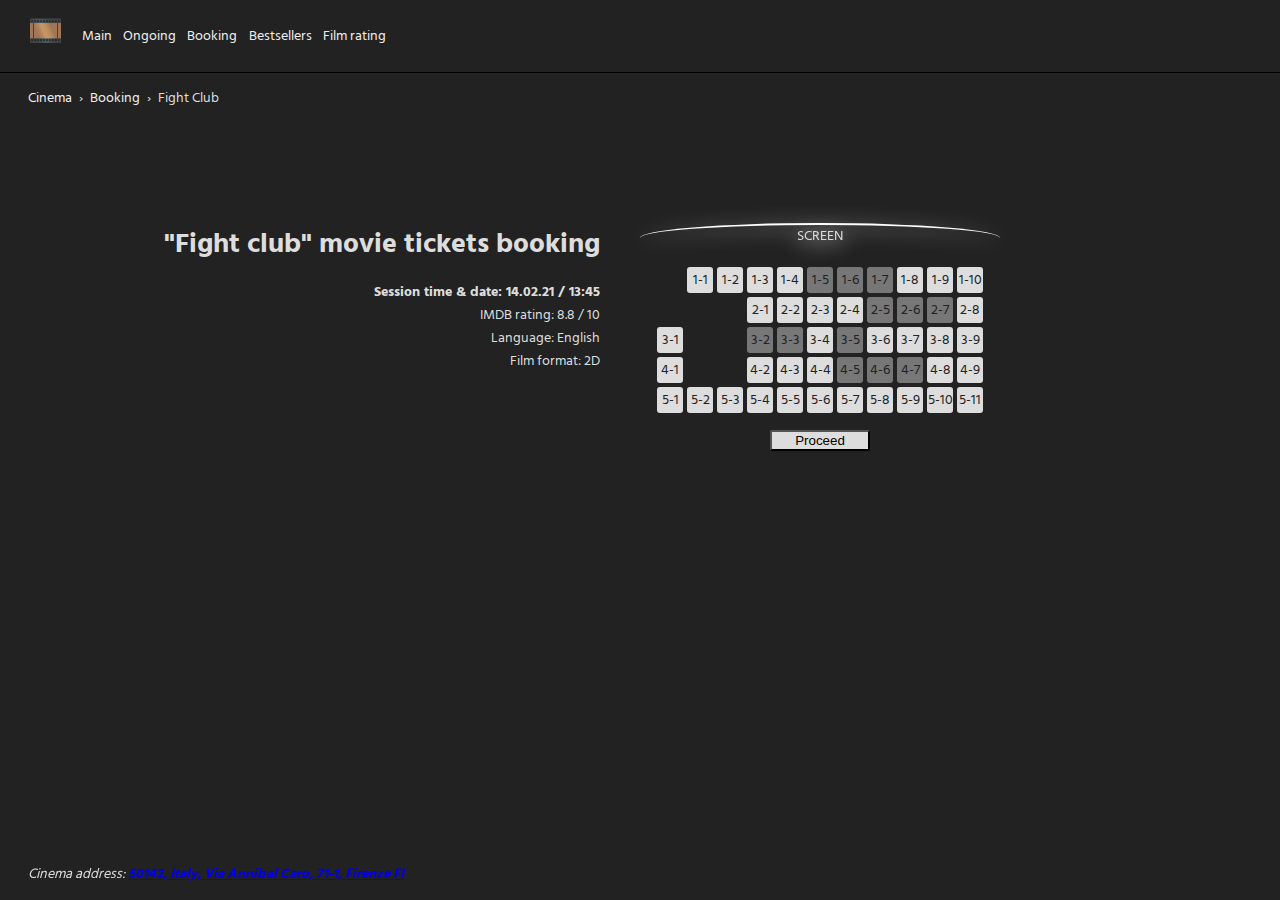
==== commit ee6fb565: "+" ====
--- a/html-css-homework/index.html
+++ b/html-css-homework/index.html
@@ -60,7 +60,7 @@
 			</nav>
 			<section class="movie">
 				<section class="movie__info">
-					<h1 class="movie__title">Fight club tickets booking</h1>
+					<h1 class="movie__title">"Fight club" movie tickets booking</h1>
 					<h2 class="movie__time">Session time & date: <time datetime="2021-02-14 13:45">14.02.21 / 13:45</time></h2>
 					<p class="movie__rating">IMDB rating: <span>8.8 / 10</span></p>
 					<p class="movie__language">Language: <span>English</span></p>
--- a/html-css-homework/style.css
+++ b/html-css-homework/style.css
@@ -125,7 +125,6 @@
 	left: -15px;
 	display: block;
 	width: 360px;
-	grid-column: span 3;
 	height: 2rem;
 	border-top-width: 2px;
 	border-radius: 50%;
@@ -197,7 +196,7 @@
 	.movie{
 		margin-top: 1rem;
 		text-align: center;
-		grid-template-rows: 50% 50%;
+		grid-template-rows: auto auto;
 		grid-template-columns: 100%;
 		grid-template-areas: 
 		"textArea"
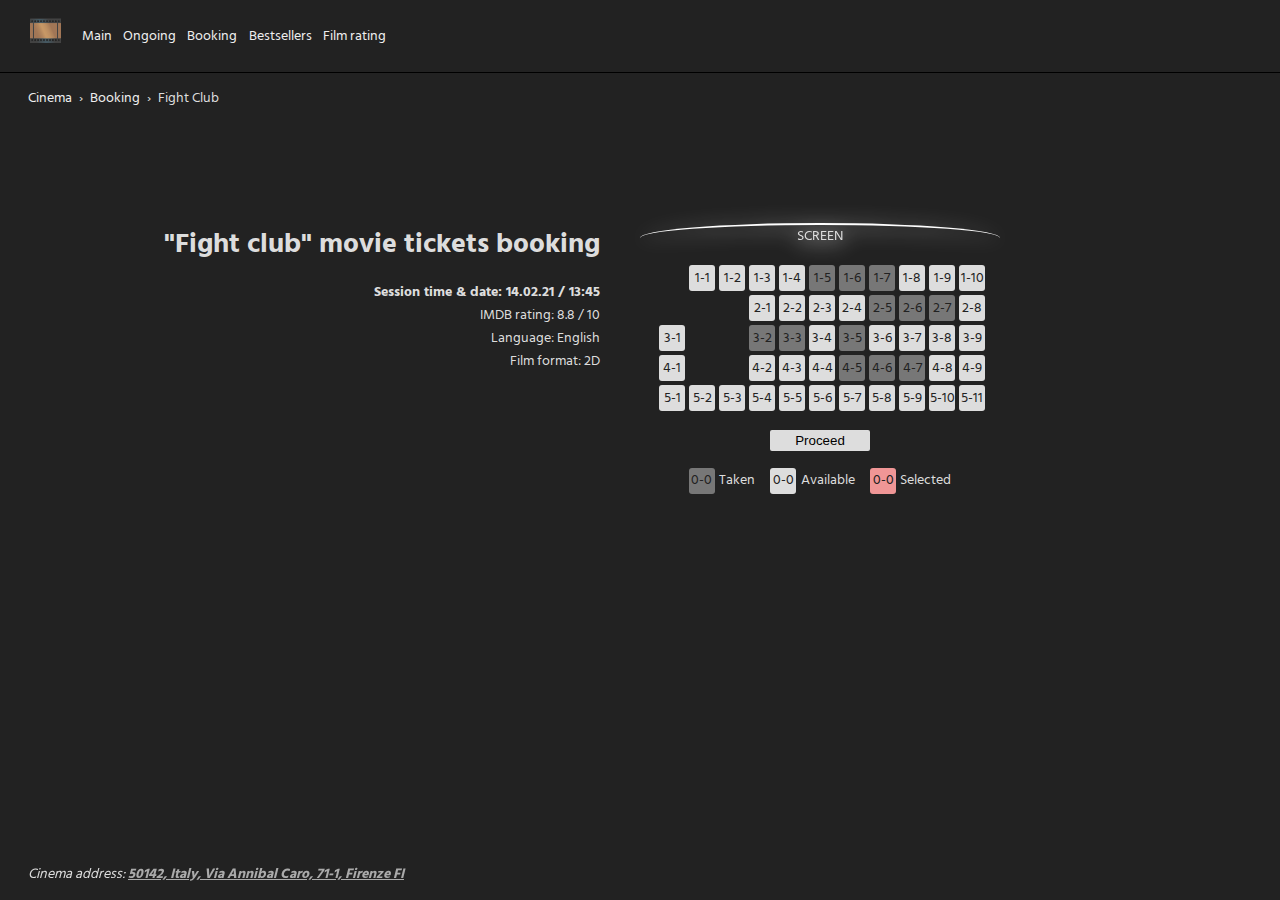
==== commit 43d9daa6: "seat_booking_done" ====
--- a/html-css-homework/index.html
+++ b/html-css-homework/index.html
@@ -67,7 +67,7 @@
 					<p class="movie__format">Film format: <span>2D</span></p>
 				</section>
 				<form action="#" class="form__booking">
-					<fieldset class="seats_booking">
+					<div class="seats_booking">
 						<label class="form__seat form__seat--placeholder"></label>
 						<input id="1-1" type="checkbox" class="visually-hidden form__seat_input" data-seat="1" data-row="1" value="1-1" />
 						<label class="form__seat" for="1-1"></label>
@@ -170,8 +170,13 @@
 						<label class="form__seat" for="5-10"></label>
 						<input id="5-11" type="checkbox" class="visually-hidden form__seat_input" data-seat="11" data-row="5" value="5-11" />
 						<label class="form__seat" for="5-11"></label>
-					</fieldset>
-					<button class="form__button" type="button">Proceed</button>
+          </div>
+          <button class="form__button" type="button">Proceed</button>
+          <div class="seats_labels">
+						<label class="form__seat form__seat--taken" for="0-0"></label><span class="seats_labels__span">Taken</span>
+						<label class="form__seat" for="0-0"></label><span class="seats_labels__span">Available</span>
+						<label class="form__seat form__seat--selected" for="0-0"></label><span class="seats_labels__span">Selected</span>
+          </div>
 				</form>
 			</section>
 		</main>
@@ -179,7 +184,7 @@
 			<address itemprop="address" itemscope="" itemtype="http://schema.org/PostalAddress">
 				<span>Cinema address:</span>
 				<strong>
-					<a href="https://goo.gl/maps/RmDcsY9GNsBvV5Zf7" target="_blank" itemprop="streetAddress"
+					<a href="https://goo.gl/maps/RmDcsY9GNsBvV5Zf7" target="_blank" itemprop="streetAddress" class="footer__link"
 						>50142, Italy, Via Annibal Caro, 71-1, Firenze FI</a
 					>
 				</strong>
--- a/html-css-homework/style.css
+++ b/html-css-homework/style.css
@@ -102,9 +102,10 @@
 	grid-area: formArea;
 	width: 360px;
 	display: flex;
-    flex-direction: row;
+    flex-direction: column;
 	flex-wrap: wrap;
 	justify-content: center;
+	align-items: center;
 	max-width: 500px;
 }
 .seats_booking {
@@ -132,17 +133,12 @@
 	border-top-style: solid;
 	filter: drop-shadow(0px 3px 10px #fff);
 }
-.form__seat {
-	height: 26px;
-	width: 26px;
-}
 .form__seat:before {
 	content: attr(for);
-	margin: 2px;
 	height: 26px;
 	width: 26px;
 	border-radius: 3px;
-	display: flex;
+	display: inline-flex;
 	justify-content: center;
 	align-items: center;
 	background-color: #ddd;
@@ -155,16 +151,17 @@
 	content: "";
 	background-color: transparent;
 	box-shadow: 0px 0px 0px #fff;
+	cursor: unset;
 }
 .form__seat_input:hover + .form__seat:before,
 .form__seat_input:focus + .form__seat:before {
 	background-color: rgb(255, 255, 255);
 	box-shadow: 0px 0px 4px #fff;
 }
-.form__seat_input:checked + .form__seat:before {
+.form__seat_input:checked + .form__seat:before, .form__seat--selected:before{
 	background-color: rgb(240, 150, 150);
 }
-.form__seat_input:disabled + .form__seat:before {
+.form__seat_input:disabled + .form__seat:before, .form__seat--taken:before{
 	cursor: unset;
 	background-color: #777;
 	box-shadow: 0px 0px 0px #fff;
@@ -175,11 +172,27 @@
 	border-radius: 2px;
 	transition: all 150ms linear;
 	background-color: #ddd;
+	border-style: solid;
+	border-color: transparent;
 }
 .form__button:hover, .form__button:focus {
 	background-color: rgb(255, 255, 255);
 	box-shadow: 0px 0px 4px #fff;
 	border: 2px solid white; 
+}
+.seats_labels{
+	margin: 15px auto 0 auto;
+	text-align: center;
+	line-height: 30px;
+}
+.seats_labels .form__seat:before{
+	cursor: unset;
+}
+.seats_labels__span{
+	margin: 0px .9rem 0px .3rem;
+}
+.seats_labels__span:last-child{
+	margin: 0px 0px 0px .3rem;
 }
 
 .footer {
@@ -187,6 +200,12 @@
 	position: fixed;
 	bottom: 0;
 	width: 100%;
+}
+.footer__link{
+	color: #aaa;
+}
+.footer__link:hover{
+	color: #fff;
 }
 
 @media (max-width:730px){
@@ -208,4 +227,7 @@
 	.form__booking {
 		justify-self: center;
 	}
-}
+	.footer {
+		position: relative;
+	}
+}
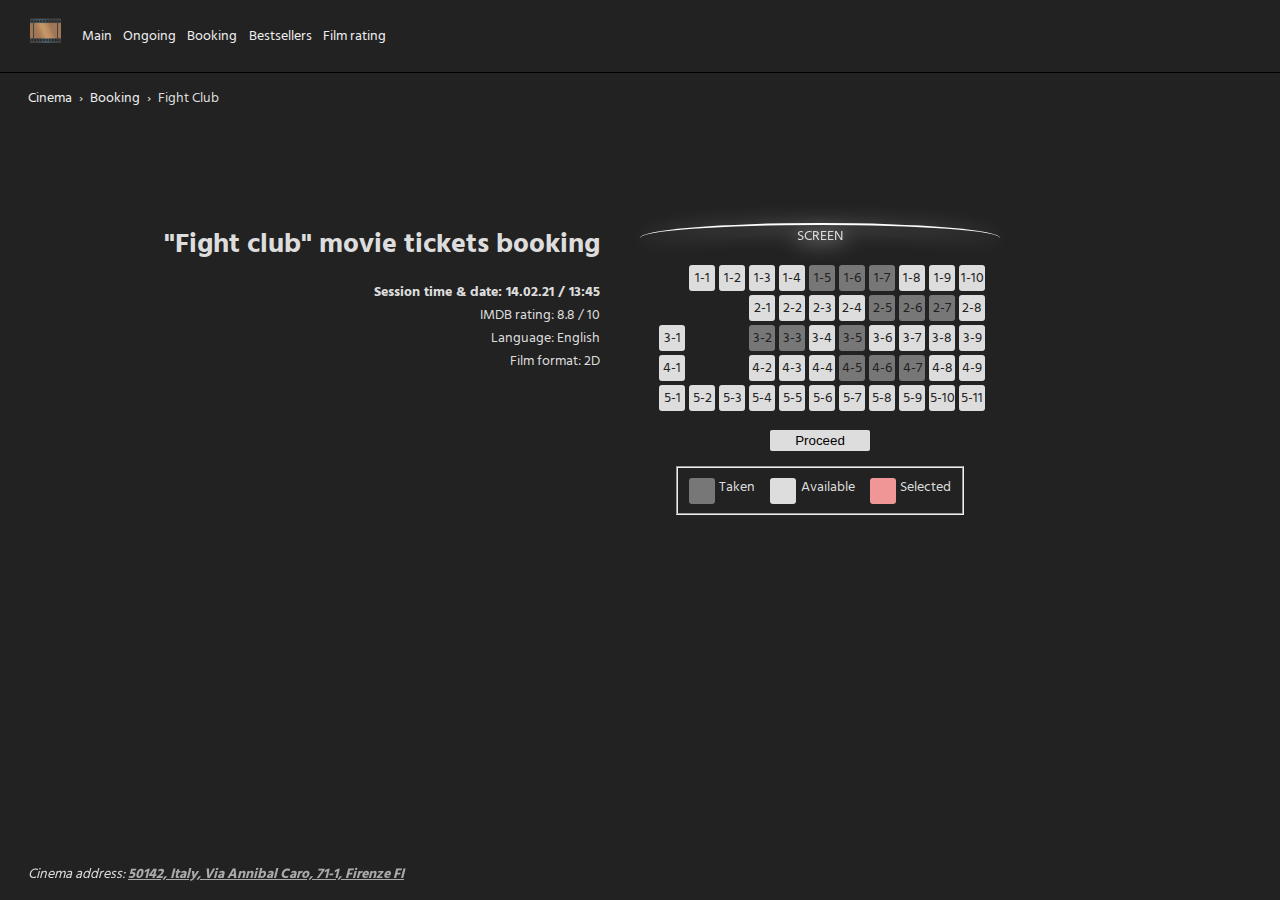
==== commit 79c69676: "bug_fix" ====
--- a/html-css-homework/index.html
+++ b/html-css-homework/index.html
@@ -25,7 +25,7 @@
 		</header>
 		<main class="main" id="main">
 			<nav>
-				<ul class="main_breadcrumbs" aria-label="Breadcrumb" itemscope itemtype="https://schema.org/BreadcrumbList">
+				<ul class="main_breadcrumbs" itemscope itemtype="https://schema.org/BreadcrumbList">
 					<li class="main_breadcrumbs__item" itemprop="itemListElement" itemscope itemtype="https://schema.org/ListItem">
 						<a
 							itemscope
@@ -58,16 +58,16 @@
 					</li>
 				</ul>
 			</nav>
-			<section class="movie">
-				<section class="movie__info">
+			<article class="movie">
+				<div class="movie__info">
 					<h1 class="movie__title">"Fight club" movie tickets booking</h1>
 					<h2 class="movie__time">Session time & date: <time datetime="2021-02-14 13:45">14.02.21 / 13:45</time></h2>
 					<p class="movie__rating">IMDB rating: <span>8.8 / 10</span></p>
 					<p class="movie__language">Language: <span>English</span></p>
 					<p class="movie__format">Film format: <span>2D</span></p>
-				</section>
+				</div>
 				<form action="#" class="form__booking">
-					<div class="seats_booking">
+					<fieldset class="seats_booking">
 						<label class="form__seat form__seat--placeholder"></label>
 						<input id="1-1" type="checkbox" class="visually-hidden form__seat_input" data-seat="1" data-row="1" value="1-1" />
 						<label class="form__seat" for="1-1"></label>
@@ -170,15 +170,15 @@
 						<label class="form__seat" for="5-10"></label>
 						<input id="5-11" type="checkbox" class="visually-hidden form__seat_input" data-seat="11" data-row="5" value="5-11" />
 						<label class="form__seat" for="5-11"></label>
-          </div>
+          </fieldset>
           <button class="form__button" type="button">Proceed</button>
-          <div class="seats_labels">
-						<label class="form__seat form__seat--taken" for="0-0"></label><span class="seats_labels__span">Taken</span>
-						<label class="form__seat" for="0-0"></label><span class="seats_labels__span">Available</span>
-						<label class="form__seat form__seat--selected" for="0-0"></label><span class="seats_labels__span">Selected</span>
-          </div>
+          <fieldset class="seats_labels">
+						<label class="form__seat form__seat--taken"></label><span class="seats_labels__span">Taken</span>
+						<label class="form__seat"></label><span class="seats_labels__span">Available</span>
+						<label class="form__seat form__seat--selected"></label><span class="seats_labels__span">Selected</span>
+          </fieldset>
 				</form>
-			</section>
+			</article>
 		</main>
 		<footer class="footer">
 			<address itemprop="address" itemscope="" itemtype="http://schema.org/PostalAddress">
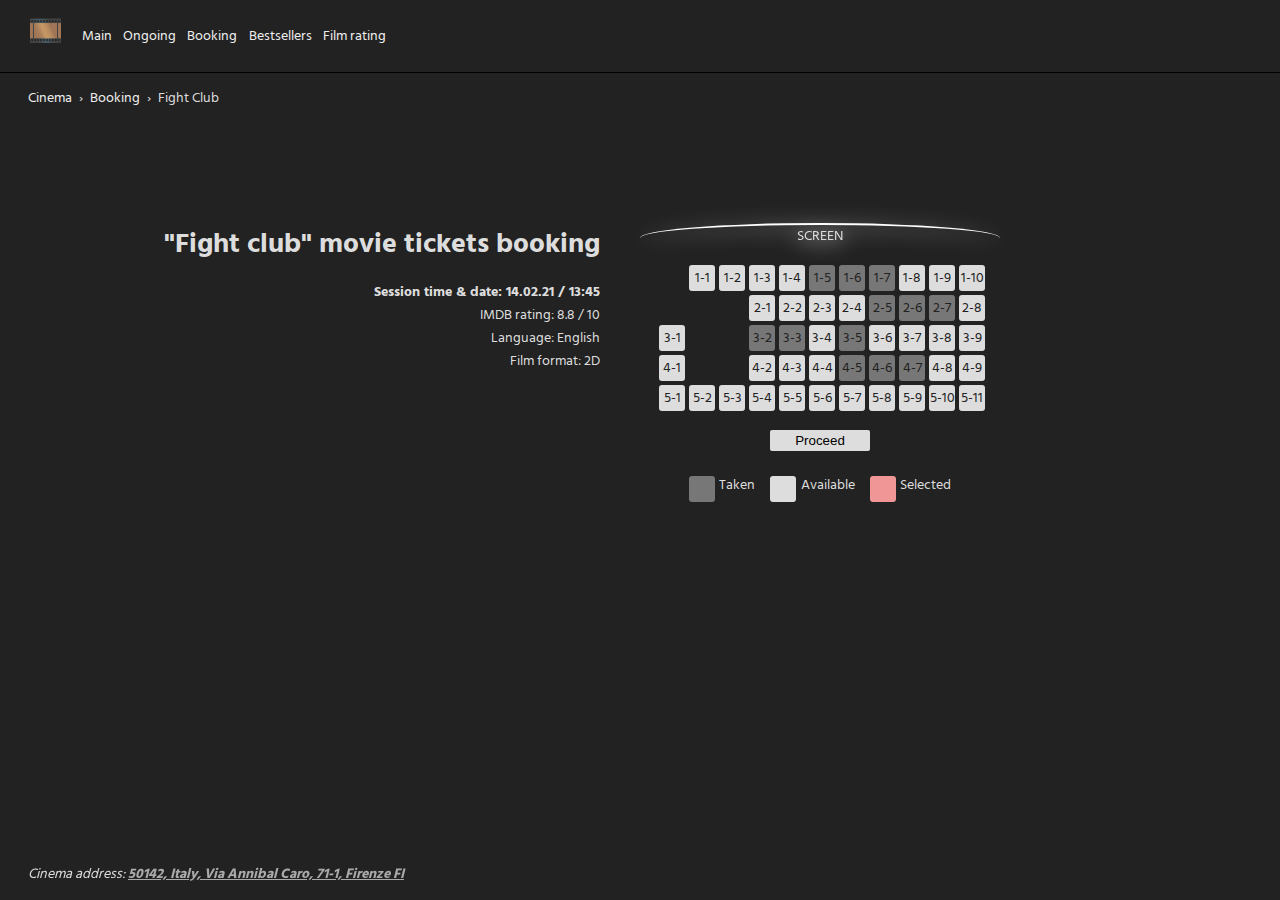
==== commit 22036110: "fix bugs" ====
--- a/html-css-homework/index.html
+++ b/html-css-homework/index.html
@@ -170,13 +170,13 @@
 						<label class="form__seat" for="5-10"></label>
 						<input id="5-11" type="checkbox" class="visually-hidden form__seat_input" data-seat="11" data-row="5" value="5-11" />
 						<label class="form__seat" for="5-11"></label>
-          </fieldset>
-          <button class="form__button" type="button">Proceed</button>
-          <fieldset class="seats_labels">
-						<label class="form__seat form__seat--taken"></label><span class="seats_labels__span">Taken</span>
-						<label class="form__seat"></label><span class="seats_labels__span">Available</span>
-						<label class="form__seat form__seat--selected"></label><span class="seats_labels__span">Selected</span>
-          </fieldset>
+					</fieldset>
+					<button class="form__button" type="button">Proceed</button>
+					<fieldset class="seats_labels">
+						<label class="form__seat form__seat--taken"></label><span class="seats_labels__span">Taken</span> <label class="form__seat"></label
+						><span class="seats_labels__span">Available</span> <label class="form__seat form__seat--selected"></label
+						><span class="seats_labels__span">Selected</span>
+					</fieldset>
 				</form>
 			</article>
 		</main>
--- a/html-css-homework/style.css
+++ b/html-css-homework/style.css
@@ -184,6 +184,7 @@
 	margin: 15px auto 0 auto;
 	text-align: center;
 	line-height: 30px;
+	border: none;
 }
 .seats_labels .form__seat:before{
 	cursor: unset;
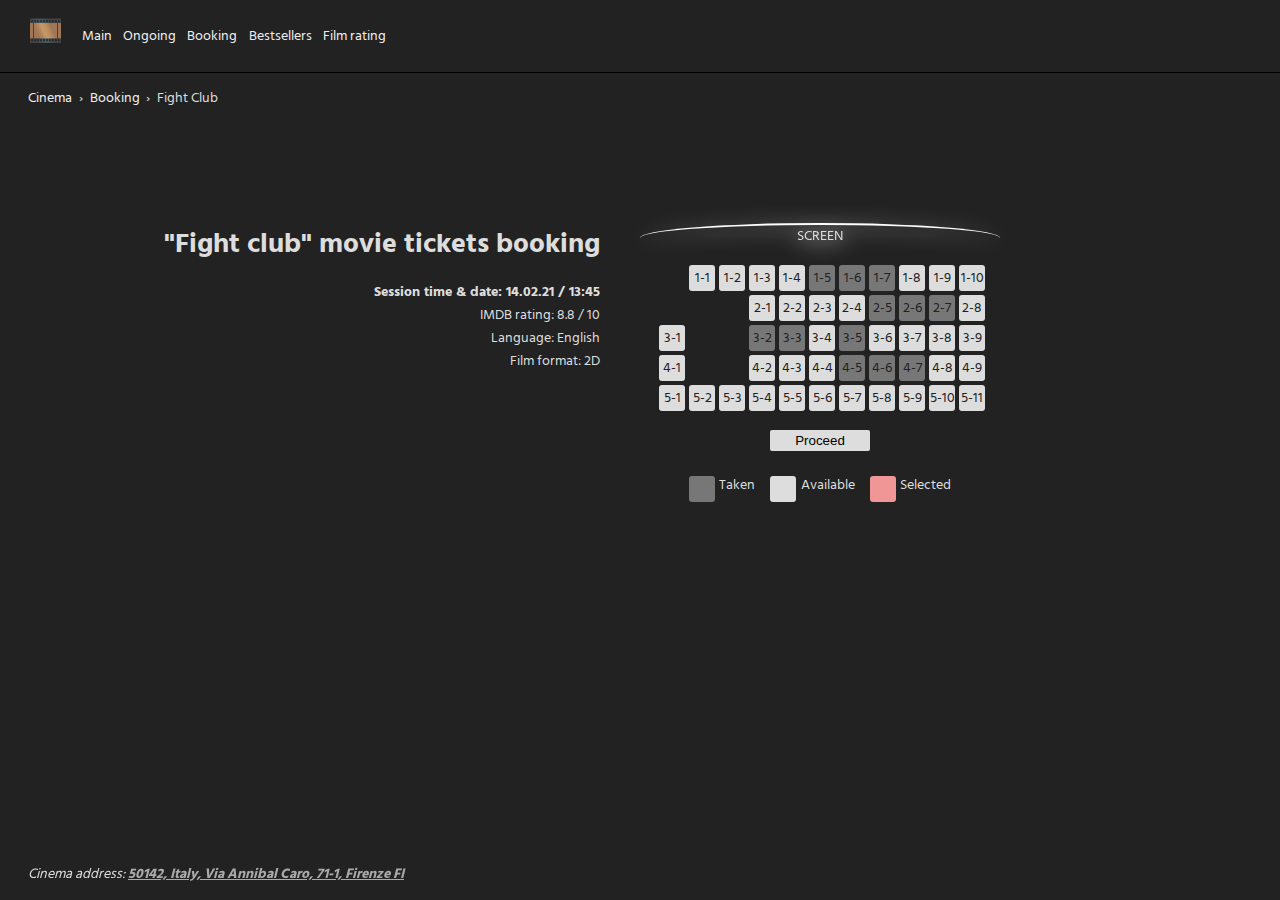
==== commit 1b4e51cd: "fix bugs" ====
--- a/html-css-homework/index.html
+++ b/html-css-homework/index.html
@@ -25,7 +25,7 @@
 		</header>
 		<main class="main" id="main">
 			<nav>
-				<ul class="main_breadcrumbs" itemscope itemtype="https://schema.org/BreadcrumbList">
+				<ol class="main_breadcrumbs" itemscope itemtype="https://schema.org/BreadcrumbList">
 					<li class="main_breadcrumbs__item" itemprop="itemListElement" itemscope itemtype="https://schema.org/ListItem">
 						<a
 							itemscope
@@ -38,7 +38,6 @@
 						>
 						<meta itemprop="position" content="1" />
 					</li>
-					<li>›</li>
 					<li class="main_breadcrumbs__item" itemprop="itemListElement" itemscope itemtype="https://schema.org/ListItem">
 						<a
 							itemscope
@@ -51,12 +50,11 @@
 						>
 						<meta itemprop="position" content="2" />
 					</li>
-					<li>›</li>
 					<li class="main_breadcrumbs__item" aria-current="page" itemprop="itemListElement" itemscope itemtype="https://schema.org/ListItem">
 						<span itemprop="name">Fight Club</span>
 						<meta itemprop="position" content="3" />
 					</li>
-				</ul>
+				</ol>
 			</nav>
 			<article class="movie">
 				<div class="movie__info">
@@ -68,7 +66,6 @@
 				</div>
 				<form action="#" class="form__booking">
 					<fieldset class="seats_booking">
-						<label class="form__seat form__seat--placeholder"></label>
 						<input id="1-1" type="checkbox" class="visually-hidden form__seat_input" data-seat="1" data-row="1" value="1-1" />
 						<label class="form__seat" for="1-1"></label>
 						<input id="1-2" type="checkbox" class="visually-hidden form__seat_input" data-seat="2" data-row="1" value="1-2" />
@@ -89,9 +86,6 @@
 						<label class="form__seat" for="1-9"></label>
 						<input id="1-10" type="checkbox" class="visually-hidden form__seat_input" data-seat="10" data-row="1" value="1-10" />
 						<label class="form__seat" for="1-10"></label>
-						<label class="form__seat form__seat--placeholder"></label>
-						<label class="form__seat form__seat--placeholder"></label>
-						<label class="form__seat form__seat--placeholder"></label>
 						<input id="2-1" type="checkbox" class="visually-hidden form__seat_input" data-seat="1" data-row="1" value="2-1" />
 						<label class="form__seat" for="2-1"></label>
 						<input id="2-2" type="checkbox" class="visually-hidden form__seat_input" data-seat="2" data-row="2" value="2-2" />
@@ -110,8 +104,6 @@
 						<label class="form__seat" for="2-8"></label>
 						<input id="3-1" type="checkbox" class="visually-hidden form__seat_input" data-seat="1" data-row="3" value="3-1" />
 						<label class="form__seat" for="3-1"></label>
-						<label class="form__seat form__seat--placeholder"></label>
-						<label class="form__seat form__seat--placeholder"></label>
 						<input id="3-2" type="checkbox" class="visually-hidden form__seat_input" data-seat="2" data-row="3" value="3-2" disabled />
 						<label class="form__seat" for="3-2"></label>
 						<input id="3-3" type="checkbox" class="visually-hidden form__seat_input" data-seat="3" data-row="3" value="3-3" disabled />
@@ -130,8 +122,6 @@
 						<label class="form__seat" for="3-9"></label>
 						<input id="4-1" type="checkbox" class="visually-hidden form__seat_input" data-seat="1" data-row="4" value="4-1" />
 						<label class="form__seat" for="4-1"></label>
-						<label class="form__seat form__seat--placeholder"></label>
-						<label class="form__seat form__seat--placeholder"></label>
 						<input id="4-2" type="checkbox" class="visually-hidden form__seat_input" data-seat="2" data-row="4" value="4-2" />
 						<label class="form__seat" for="4-2"></label>
 						<input id="4-3" type="checkbox" class="visually-hidden form__seat_input" data-seat="3" data-row="4" value="4-3" />
--- a/html-css-homework/style.css
+++ b/html-css-homework/style.css
@@ -63,10 +63,16 @@
 	padding: 0;
 }
 .main_breadcrumbs__item {
-	margin: 0 0.5rem;
+	margin: 0 0.25rem;
 }
 .main_breadcrumbs__item:first-child {
 	margin-left: 0px;
+}
+.main_breadcrumbs__item:not(:last-child):after {
+	content: "›";
+	display: inline-block;
+	margin-left: 0.25rem;
+
 }
 .main_breadcrumbs__item a {
 	color: #eee;
@@ -166,6 +172,20 @@
 	background-color: #777;
 	box-shadow: 0px 0px 0px #fff;
 }
+
+.form__seat[for="1-1"]{
+	grid-column-start: 2;
+}
+.form__seat[for="2-1"]{
+	grid-column-start: 4;
+}
+.form__seat[for="3-2"]{
+	grid-column-start: 4;
+}
+.form__seat[for="4-2"]{
+	grid-column-start: 4;
+}
+
 .form__button{
 	width: 100px;
 	box-shadow: 0px 0px 0px #fff;
@@ -180,6 +200,7 @@
 	box-shadow: 0px 0px 4px #fff;
 	border: 2px solid white; 
 }
+
 .seats_labels{
 	margin: 15px auto 0 auto;
 	text-align: center;
